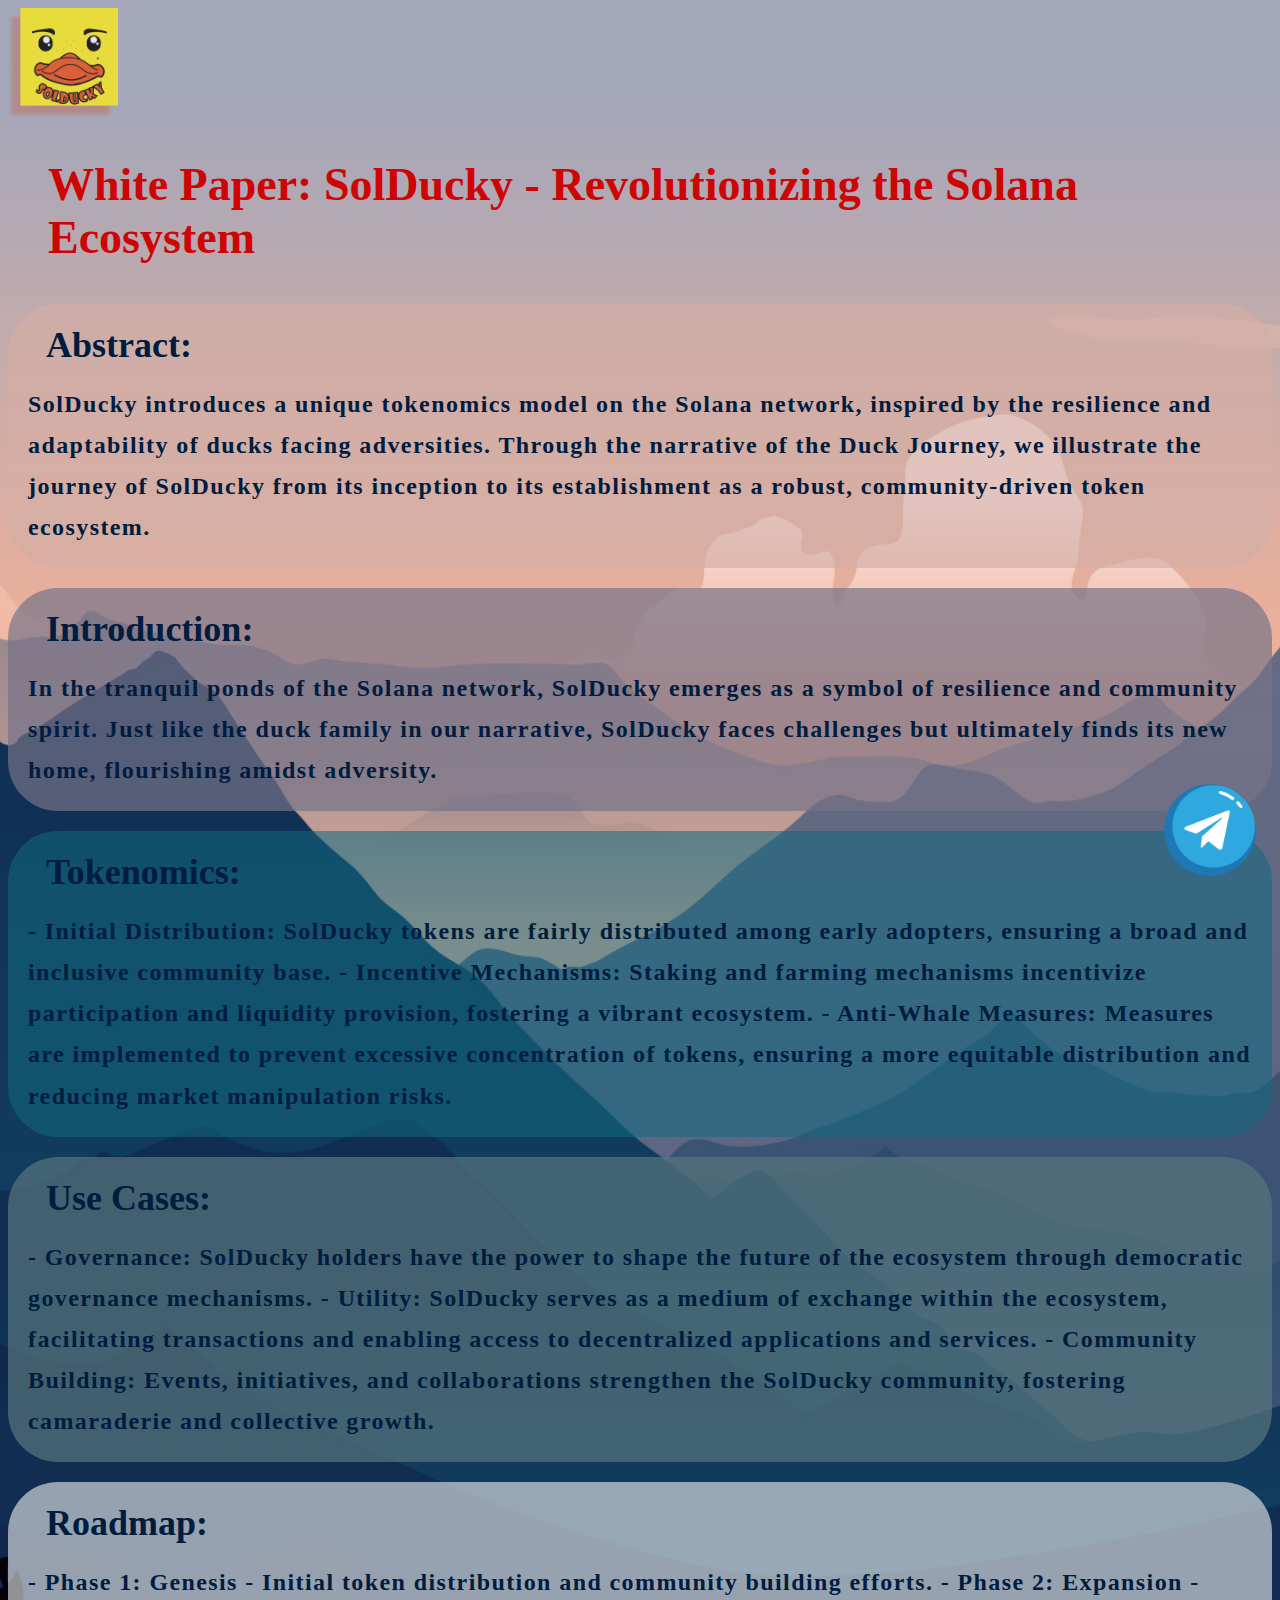
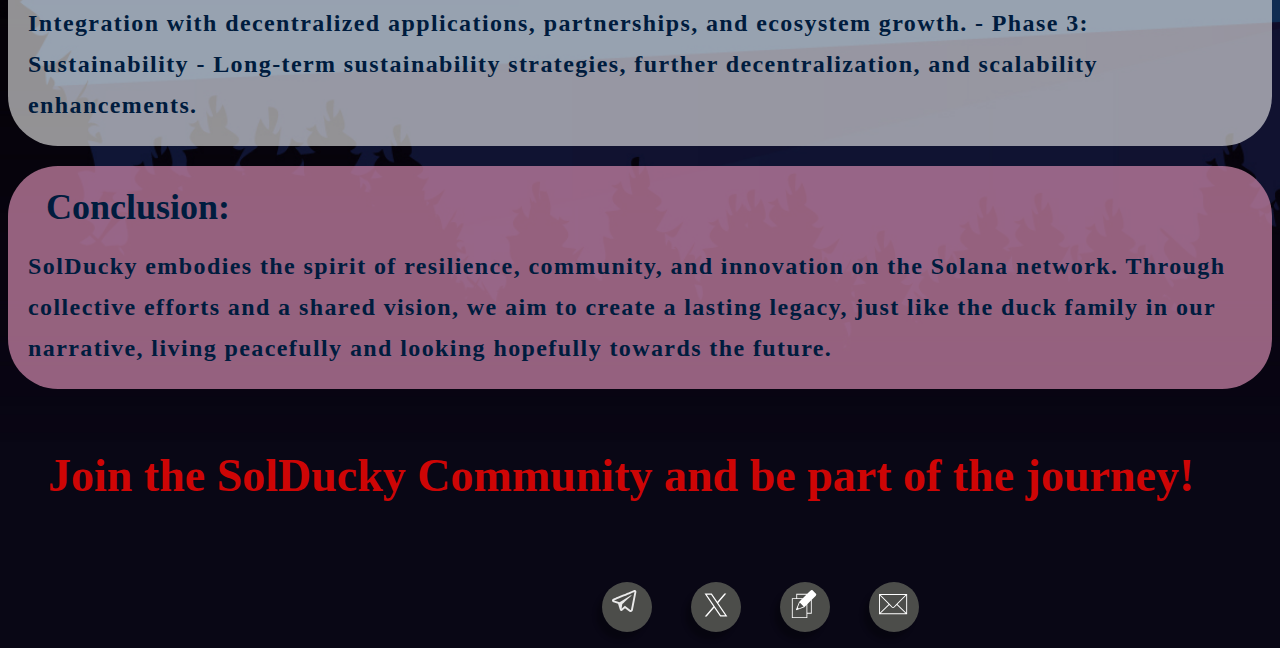
==== whitepaper.html @ ee466652 "whitepaper" ====
<!DOCTYPE html>
<html lang="en">
  <head>
    <meta charset="UTF-8" />
    <meta name="viewport" content="width=device-width, initial-scale=1.0" />
    <link
      href="https://fonts.googleapis.com/css2?family=Poppins:wght@400;500;600&family=Reddit+Mono:wght@200..900&display=swap"
      rel="stylesheet"
    />
    <title>WhitePaper</title>
    <link rel="stylesheet" href="./css/styles.css" />
    <link rel="stylesheet" href="./css/media.css" />
  </head>
  <body class="body-whitepaper">
    <header>
      <img src="./images/ducky-logo.png" alt="Ducky-logo" class="ducky-logo" />
      <h2 class="h2-header">
        White Paper: SolDucky - Revolutionizing the Solana Ecosystem
      </h2>
    </header>
    <main>
      <div class="container-whitepaper container1">
        <h3 class="h3-whitepaper">Abstract:</h3>
        <p class="prg-whitepaper">
          SolDucky introduces a unique tokenomics model on the Solana network,
          inspired by the resilience and adaptability of ducks facing
          adversities. Through the narrative of the Duck Journey, we illustrate
          the journey of SolDucky from its inception to its establishment as a
          robust, community-driven token ecosystem.
        </p>
      </div>
      <div class="container-whitepaper container2">
        <h3 class="h3-whitepaper">Introduction:</h3>
        <p class="prg-whitepaper">
          In the tranquil ponds of the Solana network, SolDucky emerges as a
          symbol of resilience and community spirit. Just like the duck family
          in our narrative, SolDucky faces challenges but ultimately finds its
          new home, flourishing amidst adversity.
        </p>
      </div>
      <div class="container-whitepaper container3">
        <h3 class="h3-whitepaper">Tokenomics:</h3>
        <p class="prg-whitepaper">
          - Initial Distribution: SolDucky tokens are fairly distributed among
          early adopters, ensuring a broad and inclusive community base. -
          Incentive Mechanisms: Staking and farming mechanisms incentivize
          participation and liquidity provision, fostering a vibrant ecosystem.
          - Anti-Whale Measures: Measures are implemented to prevent excessive
          concentration of tokens, ensuring a more equitable distribution and
          reducing market manipulation risks.
        </p>
      </div>
      <div class="container-whitepaper container4">
        <h3 class="h3-whitepaper">Use Cases:</h3>
        <p class="prg-whitepaper">
          - Governance: SolDucky holders have the power to shape the future of
          the ecosystem through democratic governance mechanisms. - Utility:
          SolDucky serves as a medium of exchange within the ecosystem,
          facilitating transactions and enabling access to decentralized
          applications and services. - Community Building: Events, initiatives,
          and collaborations strengthen the SolDucky community, fostering
          camaraderie and collective growth.
        </p>
      </div>
      <div class="container-whitepaper container5">
        <h3 class="h3-whitepaper">Roadmap:</h3>
        <p class="prg-whitepaper">
          - Phase 1: Genesis - Initial token distribution and community building
          efforts. - Phase 2: Expansion - Integration with decentralized
          applications, partnerships, and ecosystem growth. - Phase 3:
          Sustainability - Long-term sustainability strategies, further
          decentralization, and scalability enhancements.
        </p>
      </div>
      <div class="container-whitepaper container6">
        <h3 class="h3-whitepaper">Conclusion:</h3>
        <p class="prg-whitepaper">
          SolDucky embodies the spirit of resilience, community, and innovation
          on the Solana network. Through collective efforts and a shared vision,
          we aim to create a lasting legacy, just like the duck family in our
          narrative, living peacefully and looking hopefully towards the future.
        </p>
      </div>
    </main>
    <footer>
      <h2 class="h2-footer">
        Join the SolDucky Community and be part of the journey!
      </h2>
      <div>
        <ul class="icon-container-footer">
          <li class="icon-list-footer">
            <a href="https://t.me/+fVwgnzU8GQ81NTQy" class="icon-social-link">
              <svg class="icons-footer" width="30" height="30">
                <use href="./images/icons.svg#telegram"></use>
              </svg>
            </a>
          </li>
          <li class="icon-list-footer">
            <a
              href=" https://x.com/solducky1?t=UopcClD-0szXGWDy_NiZaw&s=35"
              class="icon-social-link"
            >
              <svg class="icons-footer" width="30" height="30">
                <use href="./images/icons.svg#twitter"></use>
              </svg>
            </a>
          </li>
          <li class="icon-list-footer">
            <a href="" class="icon-social-link">
              <svg class="icons-footer" width="30" height="30">
                <use href="./images/icons.svg#whitepaper"></use>
              </svg>
            </a>
          </li>
          <li class="icon-list-footer">
            <a href="" class="icon-social-link">
              <svg class="icons-footer" width="30" height="30">
                <use href="./images/icons.svg#mail"></use>
              </svg>
            </a>
          </li>
        </ul>
        <a href="https://t.me/+fVwgnzU8GQ81NTQy">
          <img src="./images/telegram.png" alt="telegram" class="telegram"
        /></a>
      </div>
    </footer>
  </body>
</html>
---- css/styles.css ----
:root {
  --primary-text-color: #1d1d1b;
  --secondary-text-color: #393939;
  --background-color: aliceblue;
  --primary-border-color: #001834;
  --brand-color: #ce0505;
  --button-background: #58777c;
  --text-color: #eaeaea;
  --container-2-background: #1b889c;
  --container-3-background: linear-gradient(
    180deg,
    #090715 31.5%,
    #a7a79f 100%
  );
  --white: #fff;
  --section-3-background: linear-gradient(
    188deg,
    rgba(2, 1, 7, 0.95) 29.55%,
    rgba(2, 29, 48, 0.95) 81.52%
  );
  --footer-background: linear-gradient(
    180deg,
    rgba(8, 32, 48, 0.97) 0%,
    #092f36 100%
  );
  --footer-icon-background: rgba(121, 125, 110, 0.6);
  --footer-icon-shadow-color: rgba(0, 0, 0, 0.25);
}

*::before,
*::after {
  box-sizing: border-box;
}

.body {
  font-family: var(--main-font);
  color: var(--primary-text-color);
  font-size: 16px;
  background-color: var(--background-color);
  margin: 0;
}
h1,
h2,
h3,
h4,
h5,
h6,
p {
  margin: 0;
  padding: 0;
}
.link {
  text-decoration: none;
}
.list {
  list-style: none;
  padding: 0;
  margin: 0;
}
img {
  display: block;
}
.menu-list {
  padding: 80px 30px 0px 40px;
  background-image: url('../images/bacground1.jpg');
  background-size: cover;
  background-position: center;
}

.list.adress-menu {
  display: flex;
  align-items: center;
  padding-left: 200px;
  gap: 30px;
}
.address-link {
  width: 50px;
  height: 50px;
  border-radius: 30px;
  background: var(--footer-icon-background);
  box-shadow: -6px 8px 4px 0px var(--footer-icon-shadow-color);
  display: flex;
  justify-content: center;
  align-items: center;
}
/*------------ HEADER --------------*/
.container-header {
  height: 1900px;
  position: relative;
}
.container-list {
  display: flex;
  align-items: center;
}

.menu-link-logo {
  display: flex;
  align-items: center;
  gap: 33px;
  margin-right: 124px;
}
.ducky-logo {
  width: 110px;
  height: 110px;
}
.menu-link {
  display: flex;
  gap: 30px;
}
.button {
  padding: 10px;
  text-decoration: none;
}
.button,
.button-list {
  width: 223px;
  height: 65px;
  border-radius: 50px;
  background: var(--button-background);
  box-shadow: -6px 8px 4px 0px var(--footer-icon-shadow-color);
  border: none;
  color: var(--text-color);
  text-shadow: 0px 4px 4px var(--footer-icon-shadow-color);
  font-family: 'Berlin Sans FB Demi';
  font-size: 28px;
  font-weight: 700;
  line-height: normal;
}
.button-list {
  width: 120px;
  height: 40px;
  border-radius: 30px;
  font-size: 20px;
}
h1 {
  color: var(--brand-color);
  font-family: 'Bungee Shade';
  font-size: 118px;
  font-weight: 400;
  line-height: normal;
  text-align: center;
  margin: 0 auto;
}
.container-2-bc {
  width: 720px;
  height: 160px;
  background: var(--container-2-background);
  box-shadow: -10px 10px 4px 0px var(--brand-color);
  text-align: center;
  margin: auto;
  margin-bottom: 98px;
}
.container-2-title {
  color: var(--text-color);
  font-family: 'Berlin Sans FB Demi';
  font-size: 48px;
  font-weight: 700;
  line-height: normal;
  padding: 30px 54px;
}
.container-2-text {
  width: 782px;
  height: 700px;
  background: #ecc12a;
  box-shadow: -10px 10px 4px 0px #e56e3b;
  margin-left: auto;
  margin-right: 40px;
}
.text-2 {
  color: #1d1d1b;
  text-align: center;
  text-shadow: 0px 4px 4px var(--footer-icon-shadow-color);
  font-family: 'Akaya Kanadaka';
  font-size: 40px;
  font-weight: 400;
  line-height: 119.516%;
  display: flex;
  justify-content: center;
  align-items: center;
  height: 700px;
  margin-left: 31px;
  margin-right: 51px;
}
@keyframes jumpAnimation {
  0% {
    transform: translateY(0);
  }
  50% {
    transform: translateY(-20px);
  }
  100% {
    transform: translateY(0);
  }
}

.ducky-1 {
  animation: jumpAnimation 0.5s ease infinite;
  width: 500px;
  height: auto;
  position: absolute;
  bottom: 0;
  left: 0;
}

/* ---MAIN------ */
.section-1-list {
  display: flex;
  gap: 30px;
  overflow-x: auto;
  max-width: 100%;
  height: 600px;
  padding: 20px;
}

.section-1 {
  height: 800px;
  opacity: 0.9;
  overflow-x: auto;
  background: var(--container-3-background);
}

.section-1-list li {
  display: flex;
  flex-direction: column;
  align-items: center;
  text-align: center;
}
h3 {
  color: var(--secondary-text-color);
  font-family: 'Berlin Sans FB Demi';
  font-size: 40px;
  font-weight: 700;
  line-height: normal;
}
.container-prg {
  margin-top: 40px;
  width: 530px;
  height: 400px;
  background: #ffed00;
  box-shadow: -10px 10px 4px 0px rgba(29, 29, 27, 0.8);
  display: flex;
  justify-content: center;
  align-items: center;
  border-radius: 50px;
}
p {
  color: #373737;
  font-family: 'Berlin Sans FB Demi';
  font-size: 20px;
  font-weight: 700;
  line-height: 171.429%;
  letter-spacing: 1.4px;
}

.container-3-bc {
  width: 500px;
  height: 120px;
  background: #ffed00;
  box-shadow: -10px 10px 4px 0px rgba(29, 29, 27, 0.8);
  display: flex;
  justify-content: center;
  align-items: center;
  border-radius: 50px;
}

.section-2 {
  display: flex;
  flex-direction: column;
  text-align: center;
  height: 1700px;
  background-image: url(../images/background2.jpg);
  background-size: cover;
  background-position: center;
}
.section-2-title {
  color: var(--white);
  text-shadow: 0px 4px 4px var(--primary-text-color);
  font-family: 'Berlin Sans FB Demi';
  font-size: 64px;
  font-weight: 700;
  line-height: normal;
  letter-spacing: 6.4px;
  text-align: center;
  text-shadow: 0px 0px 10px #00ff00, 0px 0px 10px #00ff00;
  padding-top: 80px;
}
.section-2-container {
  display: flex;
  justify-content: space-between;
  padding: 0 40px;
}
.section-2-prg {
  color: var(--white);
  text-shadow: 0px 0px 10px #e94e1b, 0px 0px 10px #e94e1b;
  font-family: 'Berlin Sans FB Demi';
  font-size: 36px;
  font-weight: 700;
  line-height: normal;
  letter-spacing: 4.8px;
  width: 200px;
}
.grafik {
  margin: 0 400px;
  transition: transform 0.7s ease;
}

.grafik:hover {
  transform: scale(1.2);
}
.section-2-title2 {
  color: var(--white);
  text-shadow: 0px 4px 4px var(--primary-text-color);
  text-shadow: 0px 0px 10px #001c3e, 0px 0px 10px #001c3e;
  font-family: 'Berlin Sans FB Demi';
  font-size: 64px;
  font-weight: 700;
  line-height: normal;
  letter-spacing: 6.4px;
  padding-top: 80px;
  padding-bottom: 58px;
  text-align: center;
}
.section-roadmap-list {
  display: flex;
  gap: 30px;
  max-width: 100%;
  overflow-x: auto;
  padding: 20px;
  height: 400px;
}
.list-roadmap {
  display: flex;
  flex-direction: column;
  align-items: center;
  justify-content: flex-start;
  padding: 20px;
  width: 530px;
  border-radius: 100px;
  background: rgba(255, 237, 0, 0.8);
  box-shadow: -10px 10px 4px 0px rgba(29, 29, 27, 0.8);
}

.list-roadmap p {
  color: #373737;
  font-family: 'Berlin Sans FB Demi';
  font-size: 20px;
  font-weight: 700;
  line-height: 171.429%;
  letter-spacing: 1.4px;
}
.list-roadmap h3 {
  color: var(--white);
  text-shadow: 0px 0px 10px rgba(19, 106, 128, 0.97),
    0px 0px 10px rgba(19, 106, 128, 0.97);
  font-family: 'Berlin Sans FB Demi';
  font-size: 48px;
  font-weight: 700;
  line-height: normal;
  letter-spacing: 4.8px;
  padding-bottom: 20px;
  font-style: normal;
}
.section-3 {
  height: 1400px;
  border: 0px solid #001834;
  background: var(--container-3-background);
  position: relative;
}

.section-3 h2 {
  color: var(--white);
  text-shadow: 0px 0px 10px #e94e1b, 0px 0px 10px #e94e1b;
  font-family: 'Berlin Sans FB Demi';
  font-size: 64px;
  font-weight: 700;
  line-height: normal;
  letter-spacing: 6.4px;
  padding-top: 80px;
  text-align: center;
  padding-bottom: 98px;
}
.container-partners {
  display: flex;
  flex-wrap: wrap;
  padding: 0 40px;
  list-style: none;
}
.list-partners {
  width: calc(20% - 20px);
  margin-right: 20px;
  margin-bottom: 25px;
  box-sizing: border-box;
}
.list-partners:nth-child(5n) {
  margin-right: 0;
}
.icons-partners {
  width: 120px;
  height: auto;
}
.icons-partners1 {
  width: 80px;
  height: auto;
}
@keyframes moveDucky {
  from {
    transform: translateX(100%);
  }
  to {
    transform: translateX(0);
  }
}

.ducky-2 {
  position: absolute;
  bottom: 0;
  right: 0;
}

/* -----FOOTER------ */
.footer {
  height: 360px;
  background: var(--footer-background);
  display: flex;
  padding: 0 80px;
}
.footer h2 {
  color: var(--white);
  font-family: 'Bungee Shade';
  font-size: 48px;
  font-weight: 400;
  line-height: normal;
  margin-right: 64px;
}
.footer h3 {
  color: var(--white);
  text-shadow: 0px 4px 4px var(--footer-icon-shadow-color);
  font-family: 'Berlin Sans FB Demi';
  font-size: 48px;

  font-weight: 700;
  line-height: normal;
  padding-top: 40px;
}
.footer a {
  text-decoration: none;
  color: inherit;
}
.list-about-us {
  color: var(--white);
  text-shadow: 0px 4px 4px var(--footer-icon-shadow-color);
  font-family: 'Berlin Sans FB Demi';
  font-size: 36px;
  font-weight: 700;
  line-height: normal;
  list-style: none;
  padding-top: 20px;
}
.icon-container-footer {
  display: flex;
  justify-content: center;
  flex-wrap: wrap;
  gap: 39px;
  margin-top: 40px;
  margin-left: 200px;
}
.icon-list-footer {
  width: 50px;
  height: 50px;
  border-radius: 30px;
  background: var(--footer-icon-background);
  box-shadow: -6px 8px 4px 0px var(--footer-icon-shadow-color);
  display: flex;
  justify-content: center;
  align-items: center;
}
.telegram {
  width: 100px;
  position: fixed;
  bottom: 20px;
  right: 20px;
  animation: pulse 0.5s infinite alternate; /* Используйте анимацию pulse */
}

@keyframes pulse {
  from {
    transform: scale(1); /* Начальный размер */
  }
  to {
    transform: scale(1.2); /* Конечный размер */
  }
}

.body-whitepaper {
  background-image: url('../images/bacground1.jpg');
  background-size: cover;
  background-position: center;
  background-repeat: no-repeat;
  height: 100%;
}
.h3-whitepaper {
  padding: 0px 18px 18px 18px;
  color: #001c3e;
  font-size: 36px;
}
.h2-header {
  padding: 40px;
  color: #ce0505;
  font-size: 46px;
}
.container-whitepaper {
  padding: 20px;
  margin-bottom: 20px;
}
.container1 {
  background-color: #d4aea5ad;
  border-radius: 50px;
}
.container2 {
  background-color: #757388b0;
  border-radius: 50px;
}
.container3 {
  background-color: rgb(19 106 128 / 55%);
  border-radius: 50px;
}
.container4 {
  background-color: #58777cb0;
  border-radius: 50px;
}
.container5 {
  background-color: #eaeaea9e;
  border-radius: 50px;
}
.container6 {
  background-color: #c27fa2c2;
  border-radius: 50px;
}

.prg-whitepaper {
  color: #001c3e;
  font-size: 24px;
}
.h2-footer {
  font-size: 46px;
  padding: 40px;
  color: #ce0505;
}
---- css/media.css ----
@media only screen and (max-width: 600px) {
  .menu-link {
    display: flex;
    flex-direction: column;
    padding-bottom: 20px;
  }
  .menu-link-logo {
    flex-direction: column;
    margin: 0 auto;
  }
  .menu-link-list-button {
    padding-bottom: 30px;
  }
  .button {
    font-size: 26px;
    margin-bottom: 20px;
  }
  .menu-list {
    padding: 20px 0px 0px 0px;
  }
  .container-list {
    flex-direction: column;
    width: 230px;
    margin: 0 auto;
  }
  .list.adress-menu {
    padding-left: 0px;
    margin-bottom: 20px;
  }
  h1 {
    font-size: 46px;
    padding-bottom: 20px;
  }
  .container-2-bc {
    width: 300px;
    height: auto;
    margin-bottom: 60px;
  }
  .container-2-title {
    font-size: 26px;
  }
  .container-2-text {
    width: 250px;
    height: auto;
    margin: 0 auto;
  }
  .text-2 {
    font-size: 20px;
  }
  .ducky-1 {
    width: 200px;
  }
  .container-3-bc {
    width: 250px;
    height: 100px;
    border-radius: 30px;
  }
  h3 {
    font-size: 24px;
    font-weight: 400;
  }
  .container-prg {
    width: 280px;
    height: 300px;
  }
  p {
    font-size: 14px;
    font-weight: 400;
  }
  .section-1 {
    height: auto;
  }
  .section-2 {
    height: auto;
  }
  .section-2-title {
    font-size: 36px;
    padding-bottom: 40px;
  }
  .section-2-prg {
    font-size: 18px;
    width: 100%;
  }
  .grafik {
    width: 300px;
    margin: 0 auto;
  }
  .section-2-title2 {
    font-size: 36px;
    padding-bottom: 40px;
  }
  .section-roadmap-list {
    height: auto;
  }
  .list-roadmap {
    border-radius: 50px;
    min-width: 200px;
  }
  .list-roadmap h3 {
    font-size: 24px;
  }
  .list-roadmap p {
    font-size: 18px;
  }
  .section-3 {
    height: 700px;
  }
  .section-3 h2 {
    font-size: 36px;
    padding-bottom: 40px;
  }
  .list-partners {
    width: calc(50% - 20px);
    margin-right: 0px;
  }
  .list-partners:nth-child(n + 11) {
    display: none;
  }

  .ducky-2 {
    width: 250px;
  }
  .footer {
    height: auto;
    flex-direction: column;
    padding: 20px;
    align-items: center;
  }
  .footer h2 {
    font-size: 42px;
    padding-bottom: 40px;
    margin: 0;
  }
  .footer h3 {
    font-size: 40px;
  }
  .icon-container-footer {
    margin: 0 auto;
  }
  .footer ul {
    padding: 0px 0px 20px 0px;
  }
  .list-about-us {
    font-size: 24px;
  }
}

@media only screen and (min-width: 601px) and (max-width: 1024px) {
  .menu-link {
    display: flex;
    flex-direction: column;
    padding-bottom: 20px;
  }
  .menu-link-logo {
    flex-direction: column;
    margin: 0 auto;
  }
  .menu-link-list-button {
    padding-bottom: 30px;
  }
  .button {
    font-size: 36px;
    margin-bottom: 20px;
  }
  .menu-list {
    padding: 20px 0px 0px 0px;
  }
  .container-list {
    flex-direction: column;
    width: 230px;
    margin: 0 auto;
  }
  .list.adress-menu {
    padding-left: 0px;
    margin-bottom: 20px;
  }
  h1 {
    font-size: 64px;
    padding-bottom: 20px;
  }
  .container-2-bc {
    width: 400px;
    height: auto;
    margin-bottom: 60px;
  }
  .container-2-title {
    font-size: 32px;
  }
  .container-2-text {
    width: 400px;
    height: auto;
    margin: 0 auto;
  }
  .text-2 {
    font-size: 24px;
  }
  .ducky-1 {
    width: 200px;
  }
  .container-3-bc {
    width: 250px;
    height: 100px;
    border-radius: 30px;
  }
  h3 {
    font-size: 24px;
    font-weight: 400;
  }
  .container-prg {
    width: 280px;
    height: 300px;
  }
  p {
    font-size: 14px;
    font-weight: 400;
  }
  .section-1 {
    height: auto;
  }
  .section-2 {
    height: auto;
  }
  .section-2-title {
    font-size: 36px;
    padding-bottom: 40px;
  }
  .section-2-prg {
    font-size: 18px;
    width: 100%;
  }
  .grafik {
    width: 300px;
    margin: 0 auto;
  }
  .section-2-title2 {
    font-size: 36px;
    padding-bottom: 40px;
  }
  .section-roadmap-list {
    height: auto;
  }
  .list-roadmap {
    border-radius: 50px;
    min-width: 200px;
  }
  .list-roadmap h3 {
    font-size: 24px;
  }
  .list-roadmap p {
    font-size: 18px;
  }
  .section-3 {
    height: 700px;
  }
  .section-3 h2 {
    font-size: 36px;
    padding-bottom: 40px;
  }

  .list-partners:nth-child(n + 11) {
    display: none;
  }

  .ducky-2 {
    width: 250px;
  }
  .footer {
    height: auto;
    flex-direction: column;
    padding: 20px;
    align-items: center;
  }
  .footer h2 {
    font-size: 42px;
    padding-bottom: 40px;
    margin: 0;
  }
  .footer h3 {
    font-size: 40px;
  }
  .icon-container-footer {
    margin: 0 auto;
  }
  .footer ul {
    padding: 0px 0px 20px 0px;
  }
  .list-about-us {
    font-size: 24px;
  }
}
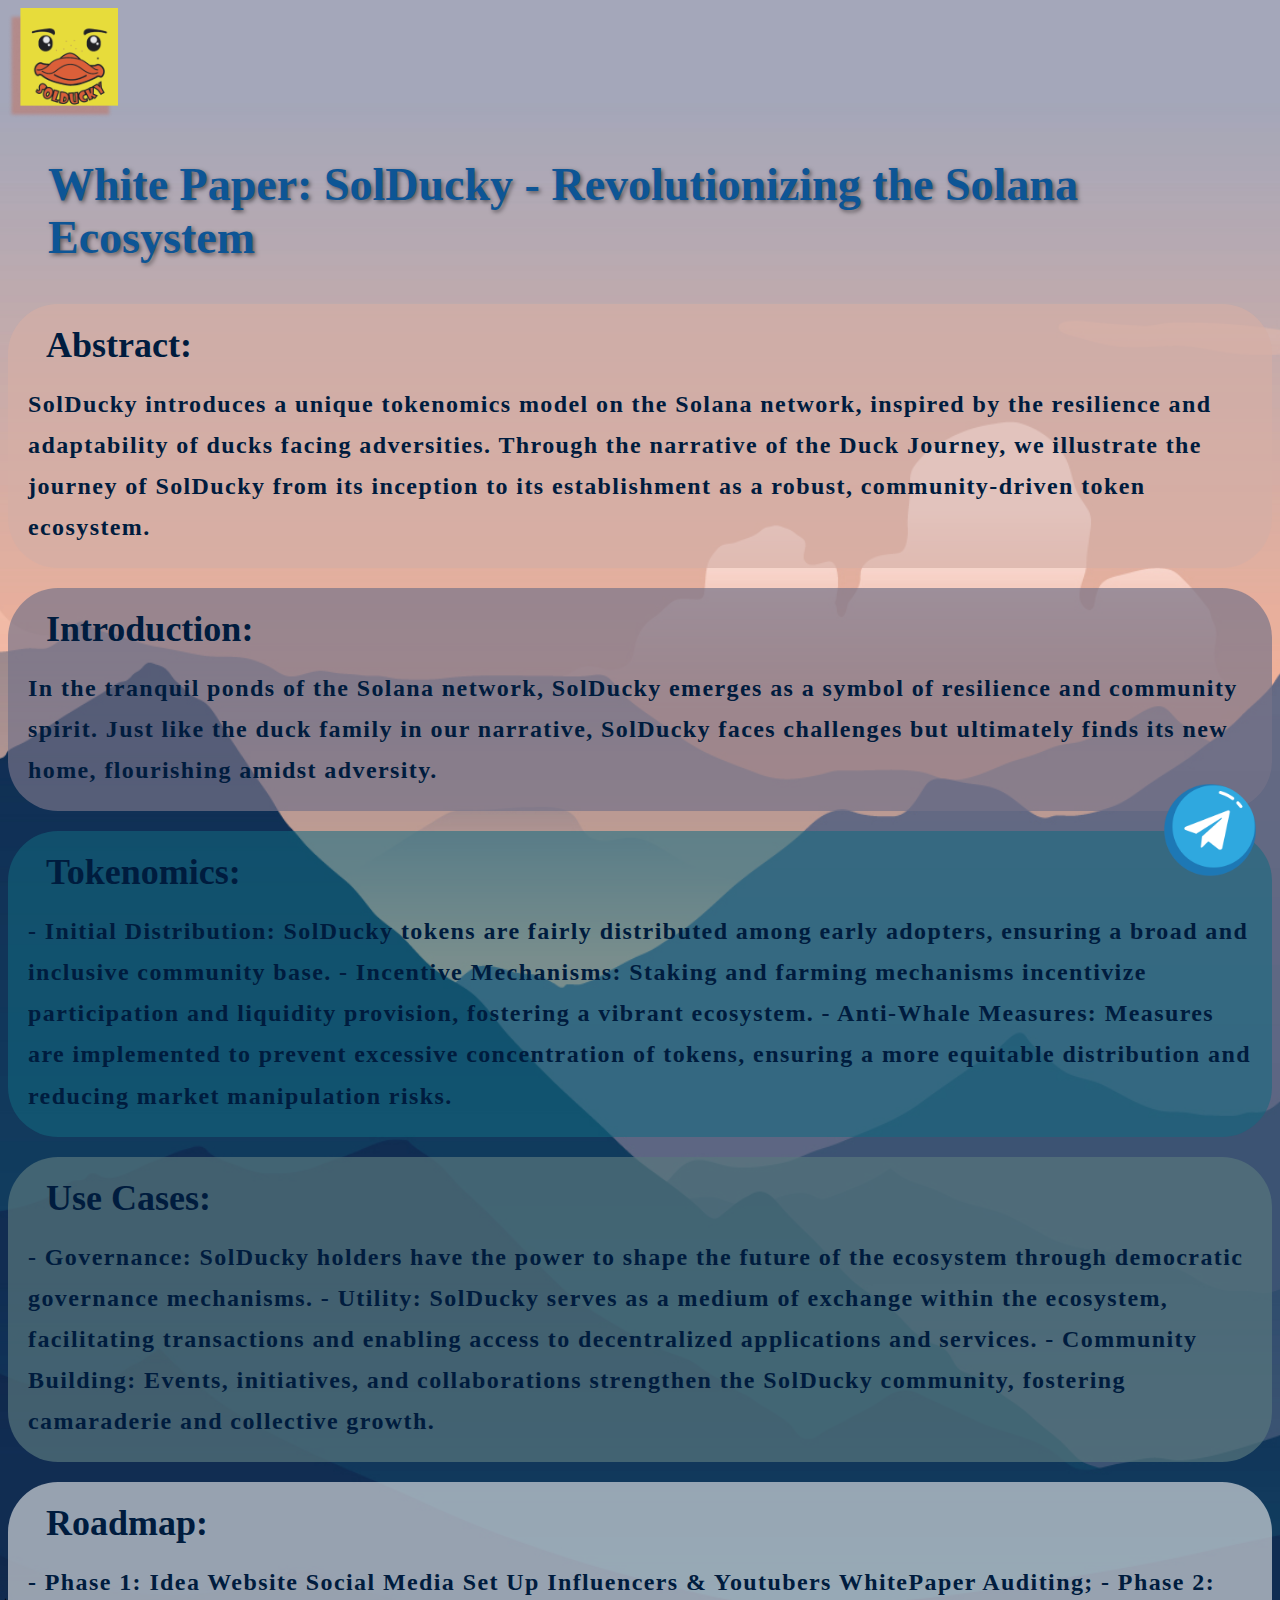
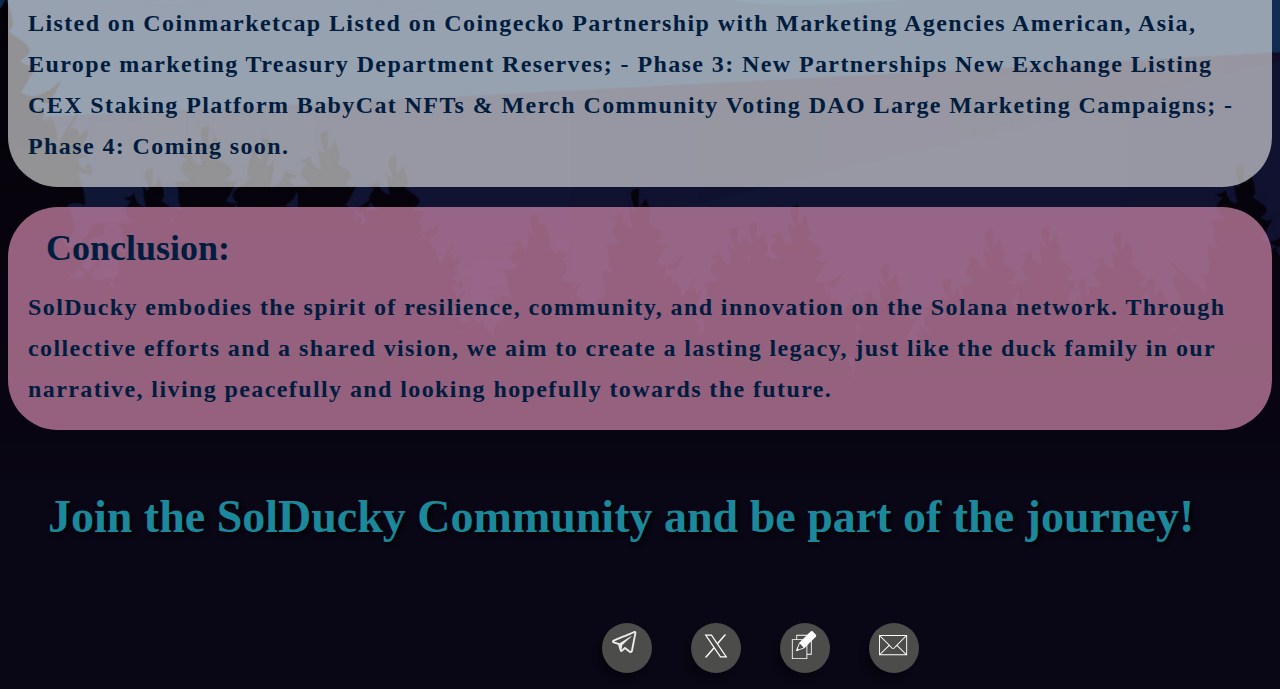
==== commit 55a55aea: "fınısh" ====
--- a/whitepaper.html
+++ b/whitepaper.html
@@ -65,11 +65,13 @@
       <div class="container-whitepaper container5">
         <h3 class="h3-whitepaper">Roadmap:</h3>
         <p class="prg-whitepaper">
-          - Phase 1: Genesis - Initial token distribution and community building
-          efforts. - Phase 2: Expansion - Integration with decentralized
-          applications, partnerships, and ecosystem growth. - Phase 3:
-          Sustainability - Long-term sustainability strategies, further
-          decentralization, and scalability enhancements.
+          - Phase 1: Idea Website Social Media Set Up Influencers & Youtubers
+          WhitePaper Auditing; - Phase 2: Listed on Coinmarketcap Listed on
+          Coingecko Partnership with Marketing Agencies American, Asia, Europe
+          marketing Treasury Department Reserves; - Phase 3: New Partnerships
+          New Exchange Listing CEX Staking Platform BabyCat NFTs & Merch
+          Community Voting DAO Large Marketing Campaigns; - Phase 4: Coming
+          soon.
         </p>
       </div>
       <div class="container-whitepaper container6">
--- a/css/styles.css
+++ b/css/styles.css
@@ -132,6 +132,9 @@
   border-radius: 30px;
   font-size: 20px;
 }
+.button-list:hover {
+  cursor: pointer;
+}
 h1 {
   color: var(--brand-color);
   font-family: 'Bungee Shade';
@@ -340,6 +343,10 @@
   box-shadow: -10px 10px 4px 0px rgba(29, 29, 27, 0.8);
 }
 
+.list-roadmap:hover {
+  transform: scale(1.08);
+}
+
 .list-roadmap p {
   color: #373737;
   font-family: 'Berlin Sans FB Demi';
@@ -504,9 +511,10 @@
   font-size: 36px;
 }
 .h2-header {
+  font-size: 46px;
   padding: 40px;
-  color: #ce0505;
-  font-size: 46px;
+  color: #0d5595;
+  text-shadow: 2px 2px 4px rgba(0, 0, 0, 0.5);
 }
 .container-whitepaper {
   padding: 20px;
@@ -544,5 +552,6 @@
 .h2-footer {
   font-size: 46px;
   padding: 40px;
-  color: #ce0505;
-}
+  color: #1b889c;
+  text-shadow: 2px 2px 4px rgba(0, 0, 0, 2);
+}
